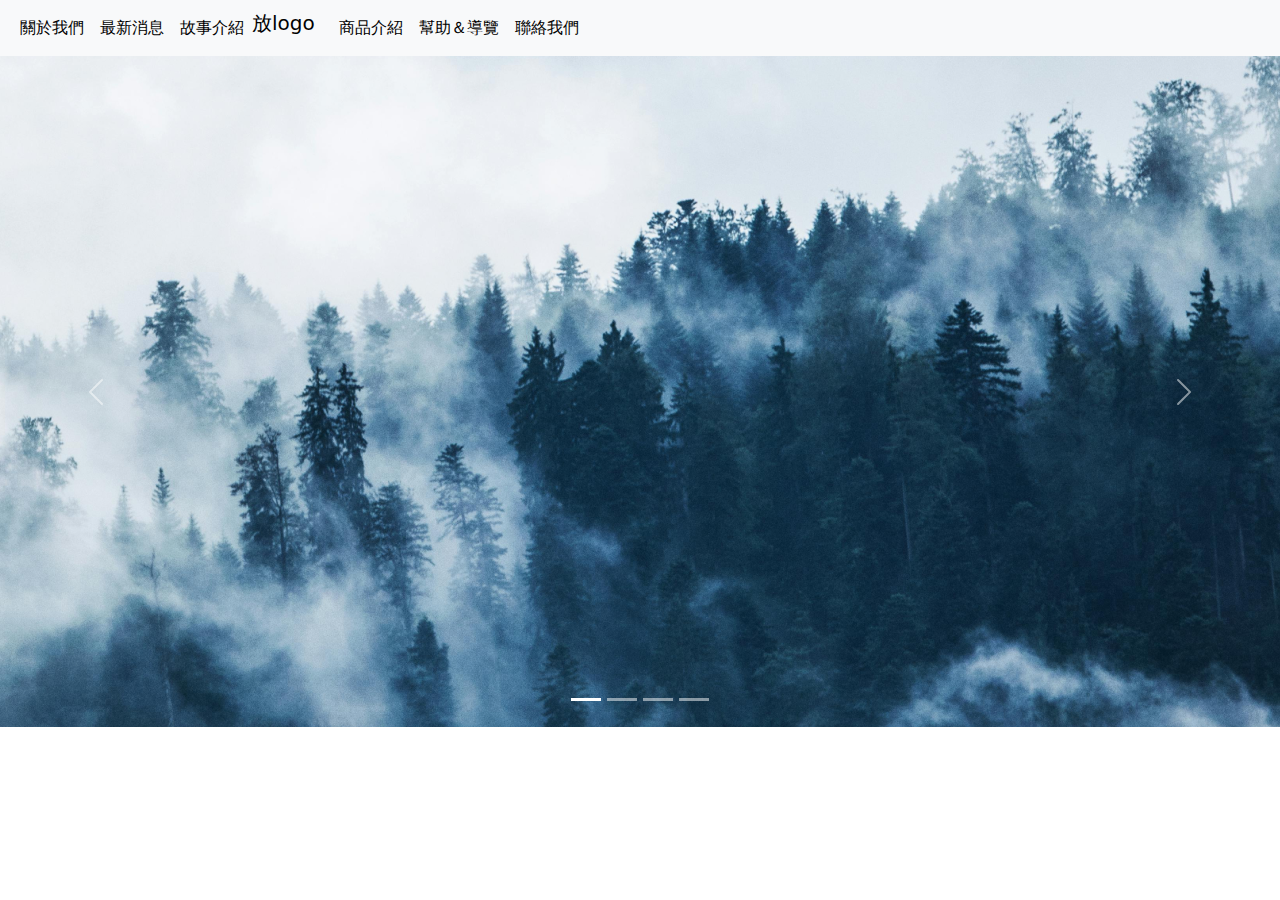
==== index.html @ 28de4c82 "add index" ====
<!DOCTYPE html>
<html lang="en">
  <head>
    <meta charset="UTF-8" />
    <meta name="viewport" content="width=device-width, initial-scale=1.0" />
    <title>Document</title>
    <link
      href="https://cdn.jsdelivr.net/npm/bootstrap@5.3.3/dist/css/bootstrap.min.css"
      rel="stylesheet"
      integrity="sha384-QWTKZyjpPEjISv5WaRU9OFeRpok6YctnYmDr5pNlyT2bRjXh0JMhjY6hW+ALEwIH"
      crossorigin="anonymous"
    />
    <!--客製化css-->
    <link href="./css/style.css" rel="">
  </head>
  <body>
    <!--導覽列-->
    <!--輪播-->
    <nav class="navbar navbar-expand-lg bg-body-tertiary">
      <div class="container-fluid">
        <button
          class="navbar-toggler"
          type="button"
          data-bs-toggle="collapse"
          data-bs-target="#navbarNav"
          aria-controls="navbarNav"
          aria-expanded="false"
          aria-label="Toggle navigation"
        >
          <span class="navbar-toggler-icon"></span>
        </button>
        <div class="collapse navbar-collapse" id="navbarNav">
          <ul class="navbar-nav">
            <li class="nav-item">
              <a class="nav-link active" aria-current="page" href="#"
                >關於我們</a
              >
            </li>
            <li class="nav-item">
                <a class="nav-link active" aria-current="page" href="#">最新消息</a>
            </li>
            <li class="nav-item">
                <a class="nav-link active" aria-current="page" href="#">故事介紹</a>
            </li>
            <li class="nav-item">
              <a class="navbar-brand" href="#">放logo</a>
            </li>
        </li>
        <li class="nav-item">
            <a class="nav-link active" aria-current="page" href="#">商品介紹</a>
        </li>
    </li>
    <li class="nav-item">
        <a class="nav-link active" aria-current="page" href="#">幫助＆導覽</a>
    </li>
</li>
<li class="nav-item">
    <a class="nav-link active" aria-current="page" href="#">聯絡我們</a>
</li>
          </ul>
        </div>
      </div>
    </nav>
    <div id="carouselExampleIndicators" class="carousel slide">
      <div class="carousel-indicators">
        <button
          type="button"
          data-bs-target="#carouselExampleIndicators"
          data-bs-slide-to="0"
          class="active"
          aria-current="true"
          aria-label="Slide 1"
        ></button>
        <button
          type="button"
          data-bs-target="#carouselExampleIndicators"
          data-bs-slide-to="1"
          aria-label="Slide 2"
        ></button>
        <button
          type="button"
          data-bs-target="#carouselExampleIndicators"
          data-bs-slide-to="2"
          aria-label="Slide 3"
        ></button>
        <button
          type="button"
          data-bs-target="#carouselExampleIndicators"
          data-bs-slide-to="3"
          aria-label="Slide 4"
        ></button>
      </div>
      <div class="carousel-inner">
        <div class="carousel-item active">
          <img src=".//img/pic01.png" class="d-block" alt="..." />
        </div>
        <div class="carousel-item">
          <img src=".//img/pic02.png" class="d-block" alt="..." />
        </div>
        <div class="carousel-item">
          <img src=".//img/pic3.png" class="d-block" alt="..." />
        </div>
        <div class="carousel-item">
          <img src=".//img/pic1.png" class="d-block" alt="..." />
        </div>
      </div>
      <button
        class="carousel-control-prev"
        type="button"
        data-bs-target="#carouselExampleIndicators"
        data-bs-slide="prev"
      >
        <span class="carousel-control-prev-icon" aria-hidden="true"></span>
        <span class="visually-hidden">Previous</span>
      </button>
      <button
        class="carousel-control-next"
        type="button"
        data-bs-target="#carouselExampleIndicators"
        data-bs-slide="next"
      >
        <span class="carousel-control-next-icon" aria-hidden="true"></span>
        <span class="visually-hidden">Next</span>
      </button>
    </div>
    <script
      src="https://cdn.jsdelivr.net/npm/bootstrap@5.3.3/dist/js/bootstrap.bundle.min.js"
      integrity="sha384-YvpcrYf0tY3lHB60NNkmXc5s9fDVZLESaAA55NDzOxhy9GkcIdslK1eN7N6jIeHz"
      crossorigin="anonymous"
    ></script>
  </body>
</html>
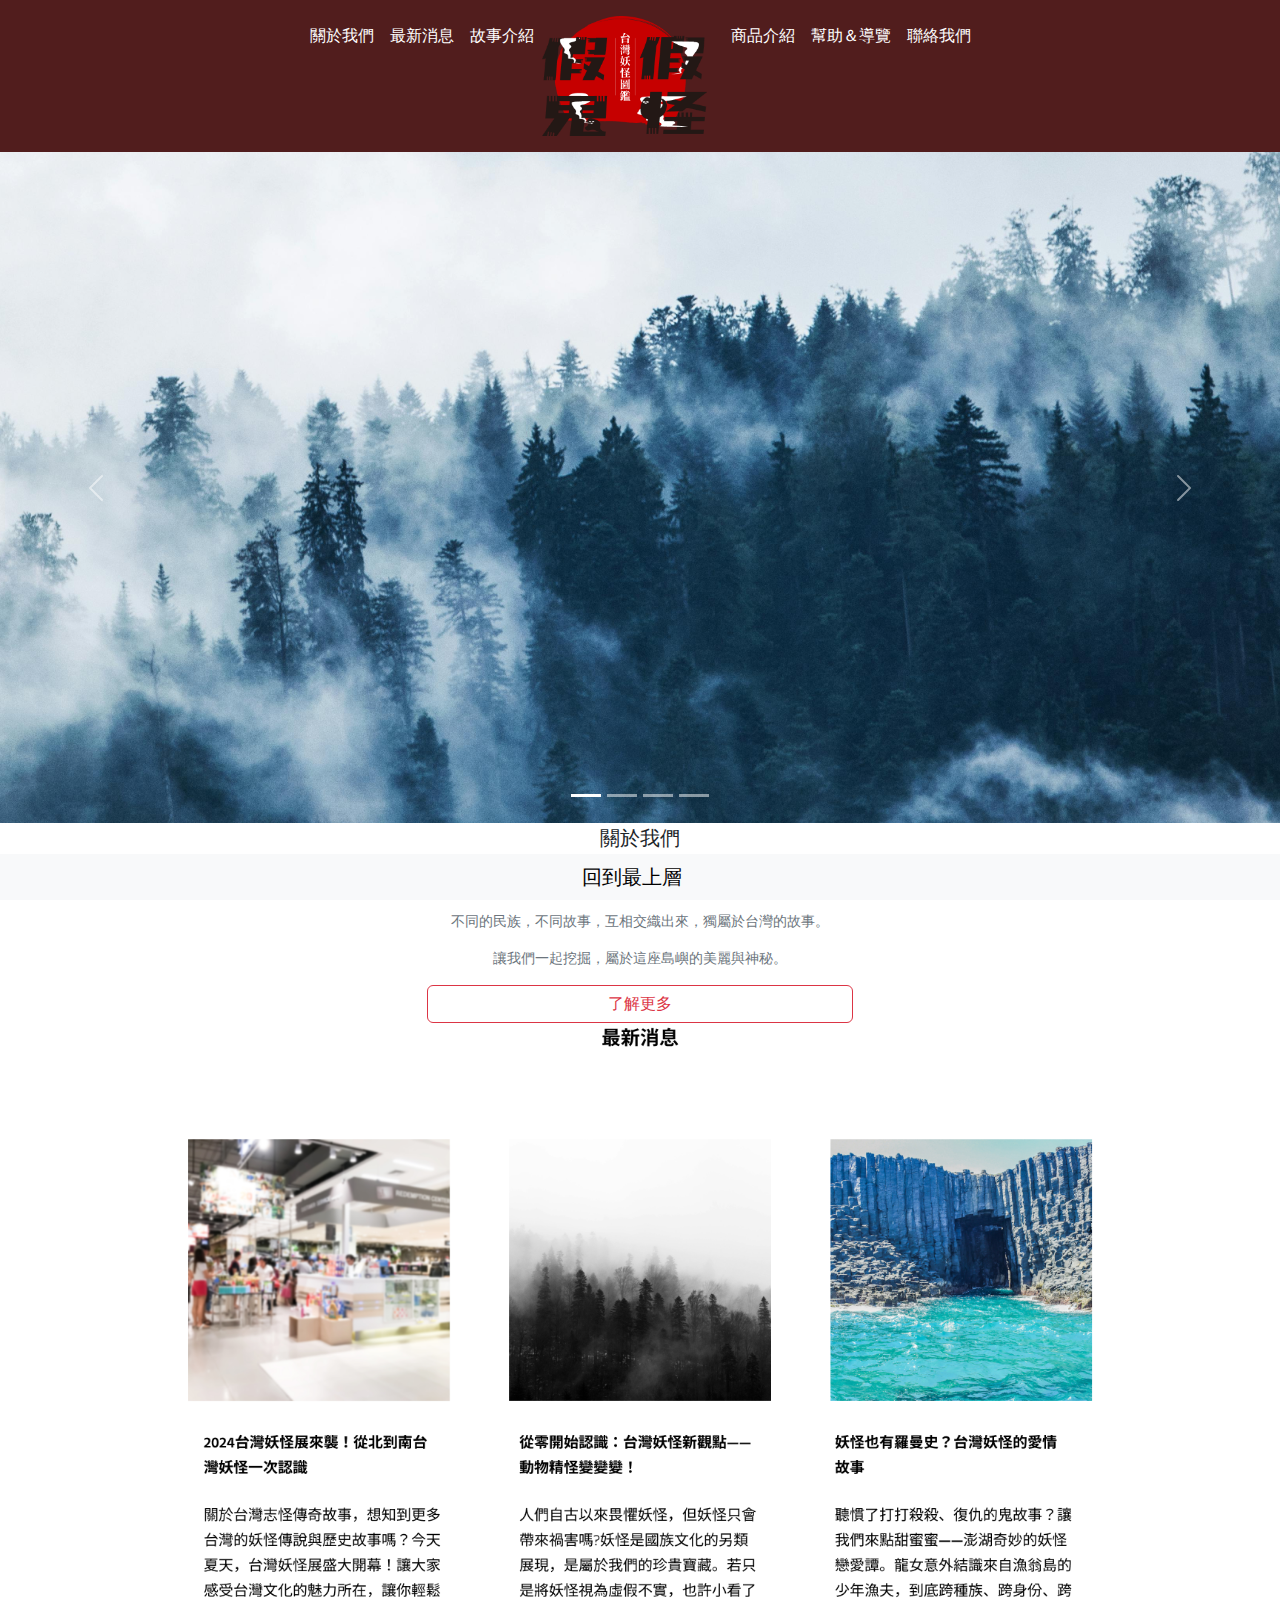
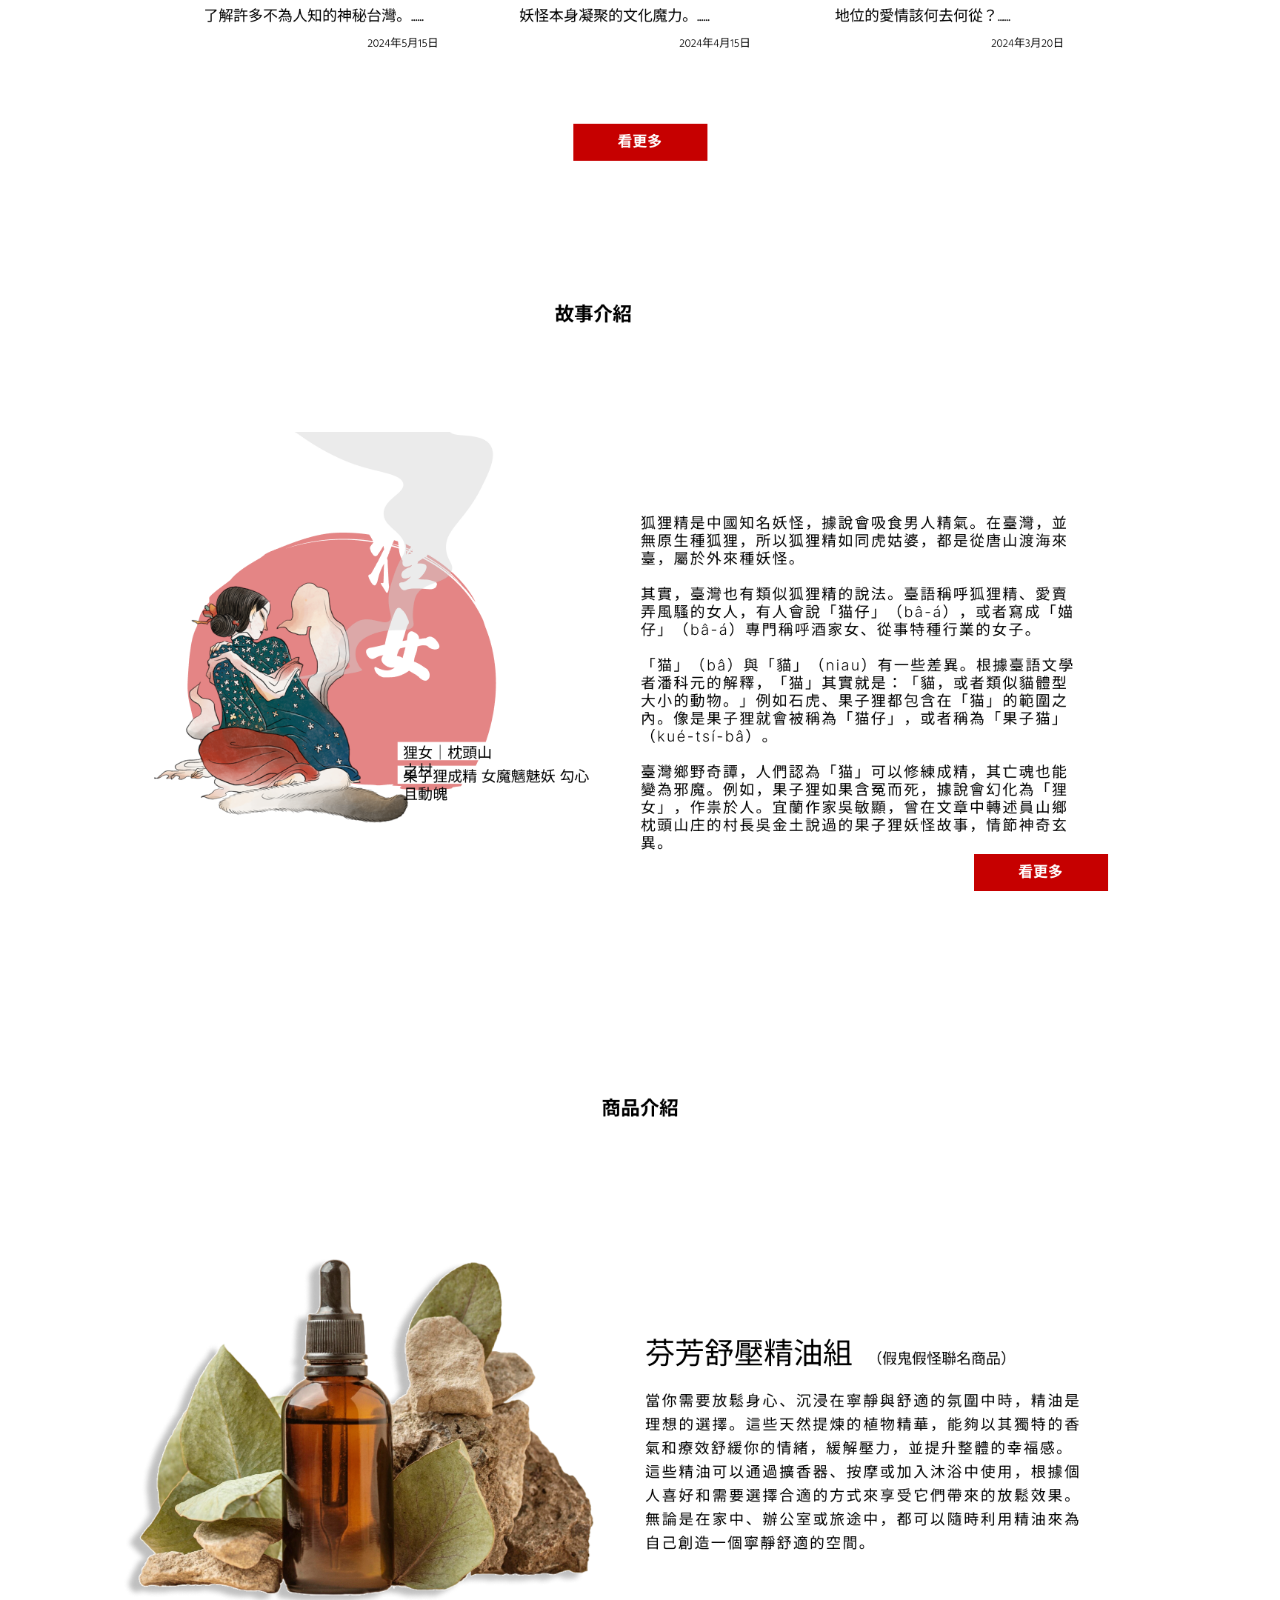
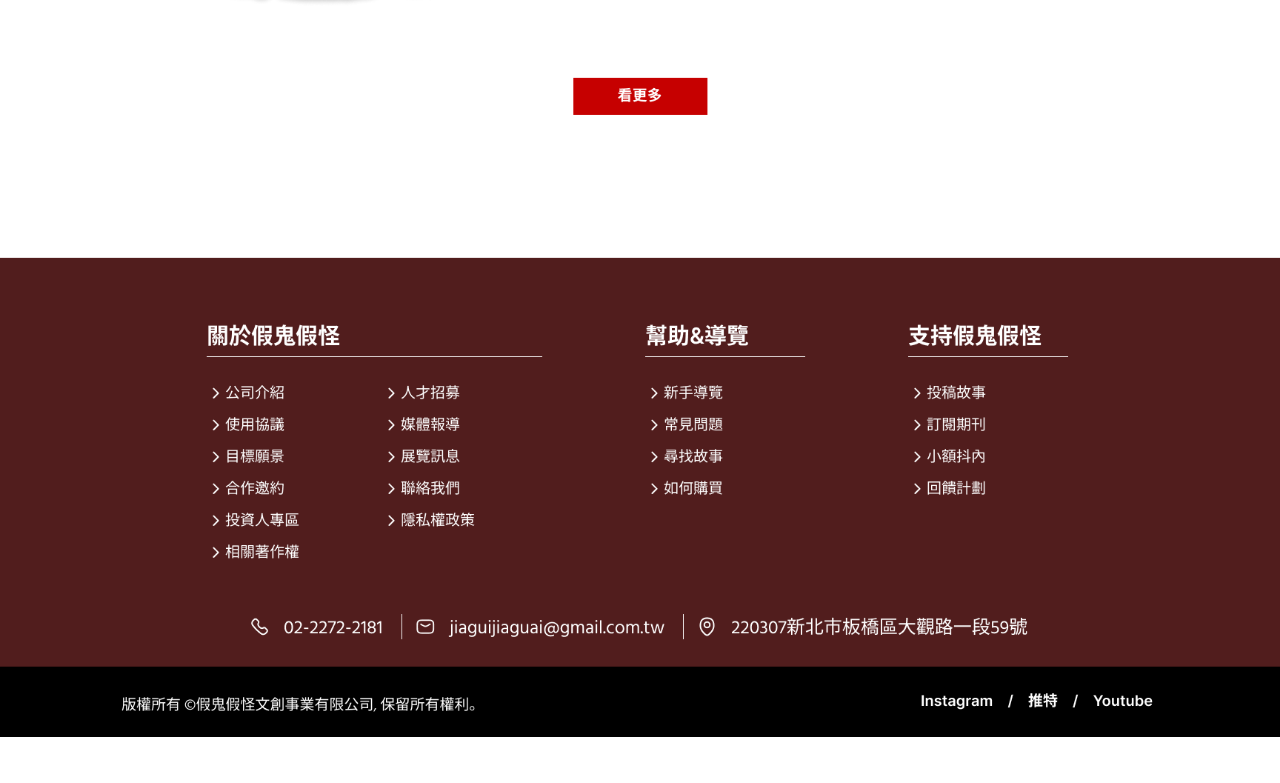
==== commit 0e1ab58d: "jj" ====
--- a/index.html
+++ b/index.html
@@ -16,7 +16,7 @@
   <body>
     <!--導覽列-->
     <!--輪播-->
-    <nav class="navbar navbar-expand-lg bg-body-tertiary">
+    <nav class="navbar navbar-expand  navbar-dark " style="background-color: #511D1D;">
       <div class="container-fluid">
         <button
           class="navbar-toggler"
@@ -30,7 +30,7 @@
           <span class="navbar-toggler-icon"></span>
         </button>
         <div class="collapse navbar-collapse" id="navbarNav">
-          <ul class="navbar-nav">
+          <ul class="navbar-nav navbar-expand-lg me-auto my-2 my-lg-0 navbar-nav-scroll mx-auto navbar-text " style="--bs-scroll-height: 200px;">
             <li class="nav-item">
               <a class="nav-link active" aria-current="page" href="#"
                 >關於我們</a
@@ -43,7 +43,9 @@
                 <a class="nav-link active" aria-current="page" href="#">故事介紹</a>
             </li>
             <li class="nav-item">
-              <a class="navbar-brand" href="#">放logo</a>
+              <a class="navbar-brand" href="#"><img src=".//img/完整logo.png"
+                alt="假鬼假怪" width="165" height="120">
+              </a>
             </li>
         </li>
         <li class="nav-item">
@@ -61,7 +63,7 @@
         </div>
       </div>
     </nav>
-    <div id="carouselExampleIndicators" class="carousel slide">
+    <div id="carouselExampleIndicators" class="carousel slide mx-auto">
       <div class="carousel-indicators">
         <button
           type="button"
@@ -128,5 +130,28 @@
       integrity="sha384-YvpcrYf0tY3lHB60NNkmXc5s9fDVZLESaAA55NDzOxhy9GkcIdslK1eN7N6jIeHz"
       crossorigin="anonymous"
     ></script>
+    
+    <figure class="text-center">
+      <blockquote class="blockquote">
+        <p>關於我們</p>
+      </blockquote>
+      <figcaption class="blockquote-footer">
+        <p>大山大海，在台灣這座小小的島嶼中，富含了美麗多樣的的自然景觀。</p>
+        <p>不同的民族，不同故事，互相交織出來，獨屬於台灣的故事。</p>
+<p>讓我們一起挖掘，屬於這座島嶼的美麗與神秘。</p> 
+      </figcaption>
+    </figure>
+    <div class="d-grid gap-2 col-4 mx-auto">
+    <button type="button" class="btn btn-outline-danger">了解更多</button>
+  </div>
+  <img src=".//img/Group 18.png" class="img-fluid max-width: 80%" alt="...">
+
+ 
+ 
+  <nav class="navbar sticky-bottom bg-body-tertiary	--bs-danger-bg-subtle">
+    <div class=" mx-auto">
+      <a class="navbar-brand" href="#">回到最上層</a>
+    </div>
+  </nav>
   </body>
 </html>
--- a/css/style.css
+++ b/css/style.css
@@ -0,0 +1,14 @@
+body {
+  background-color: #511d1d;
+  color: #ffffff;
+  /*background-size=>調整圖片大小
+    contain 圖片等大小
+    cover無片等比例縮放撲滿*/
+  background-image: url(../img/Rectangle\ 19.png);
+  /*background-size=>調整圖片大小
+  contain 圖片等大小
+  cover無片等比例縮放撲滿*/
+  background-size: contain;
+  background-repeat: no-repeat;
+  background-position: 80%;
+}
